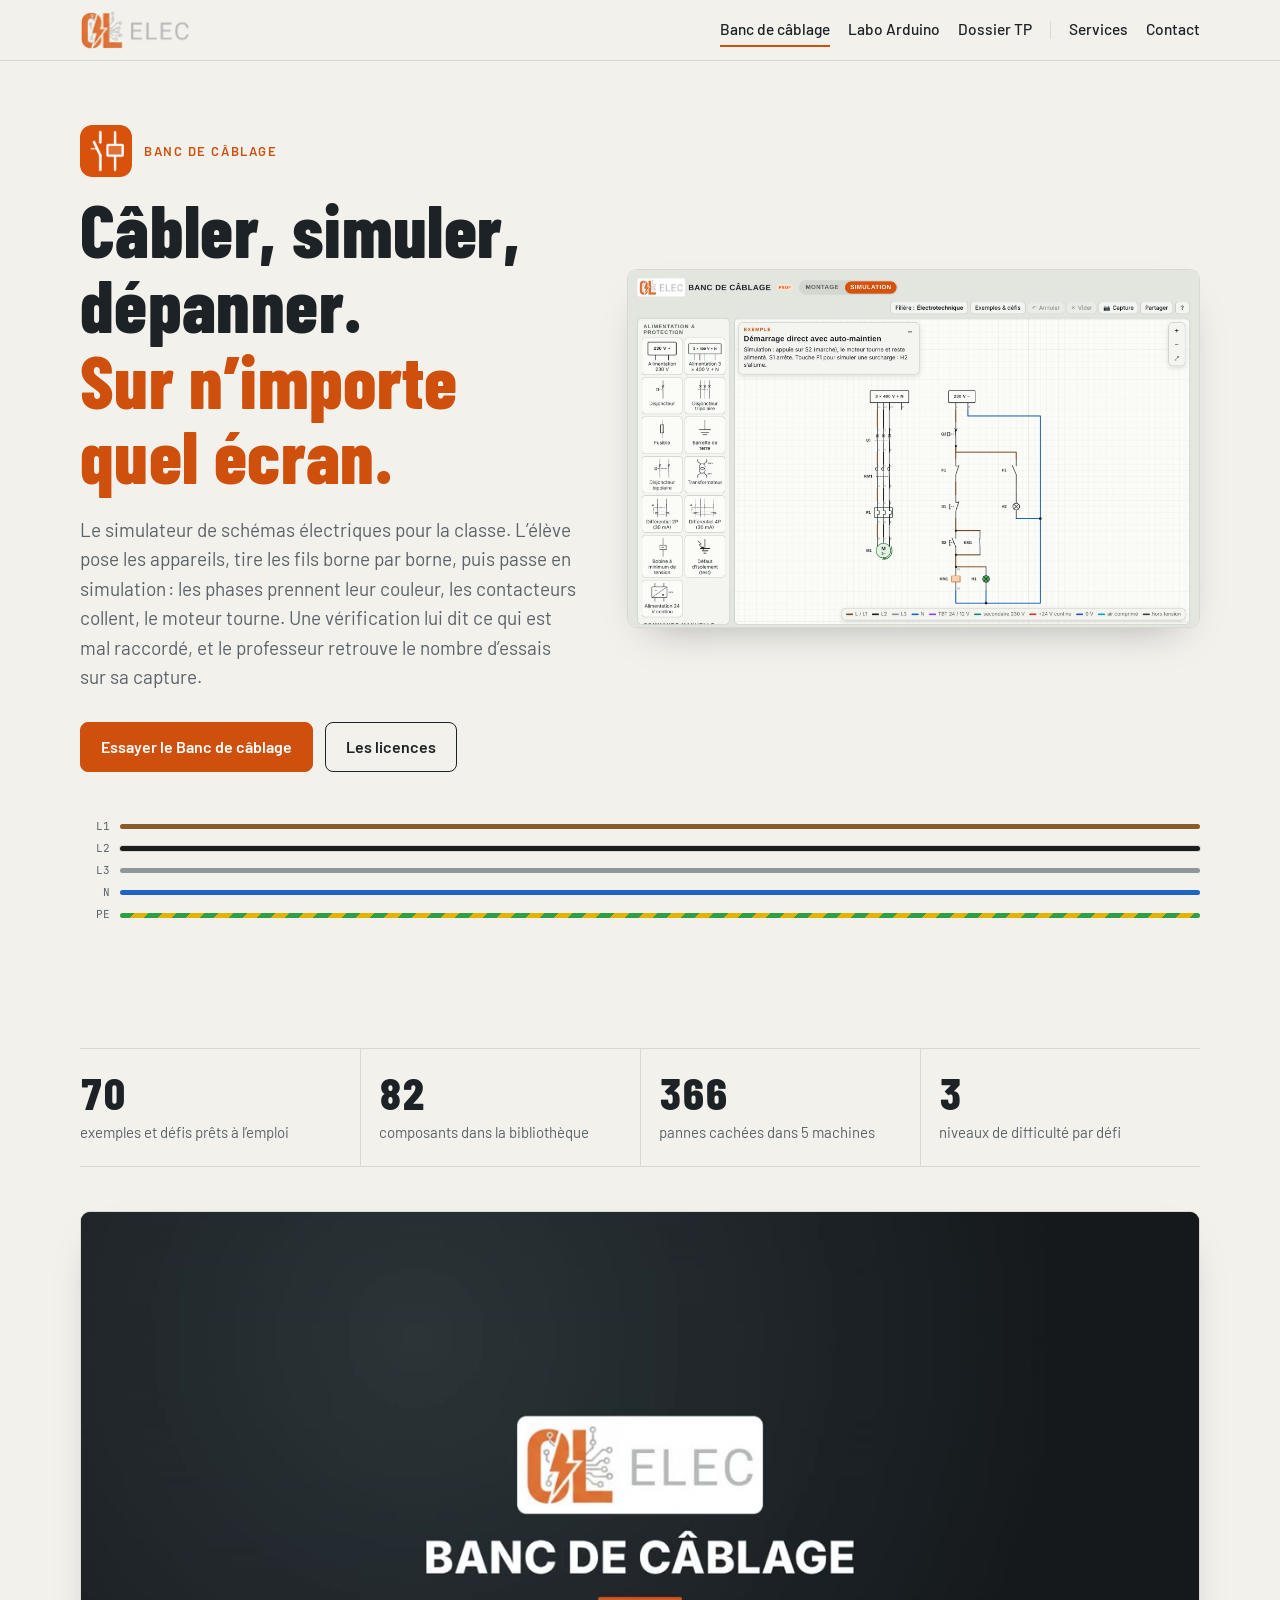
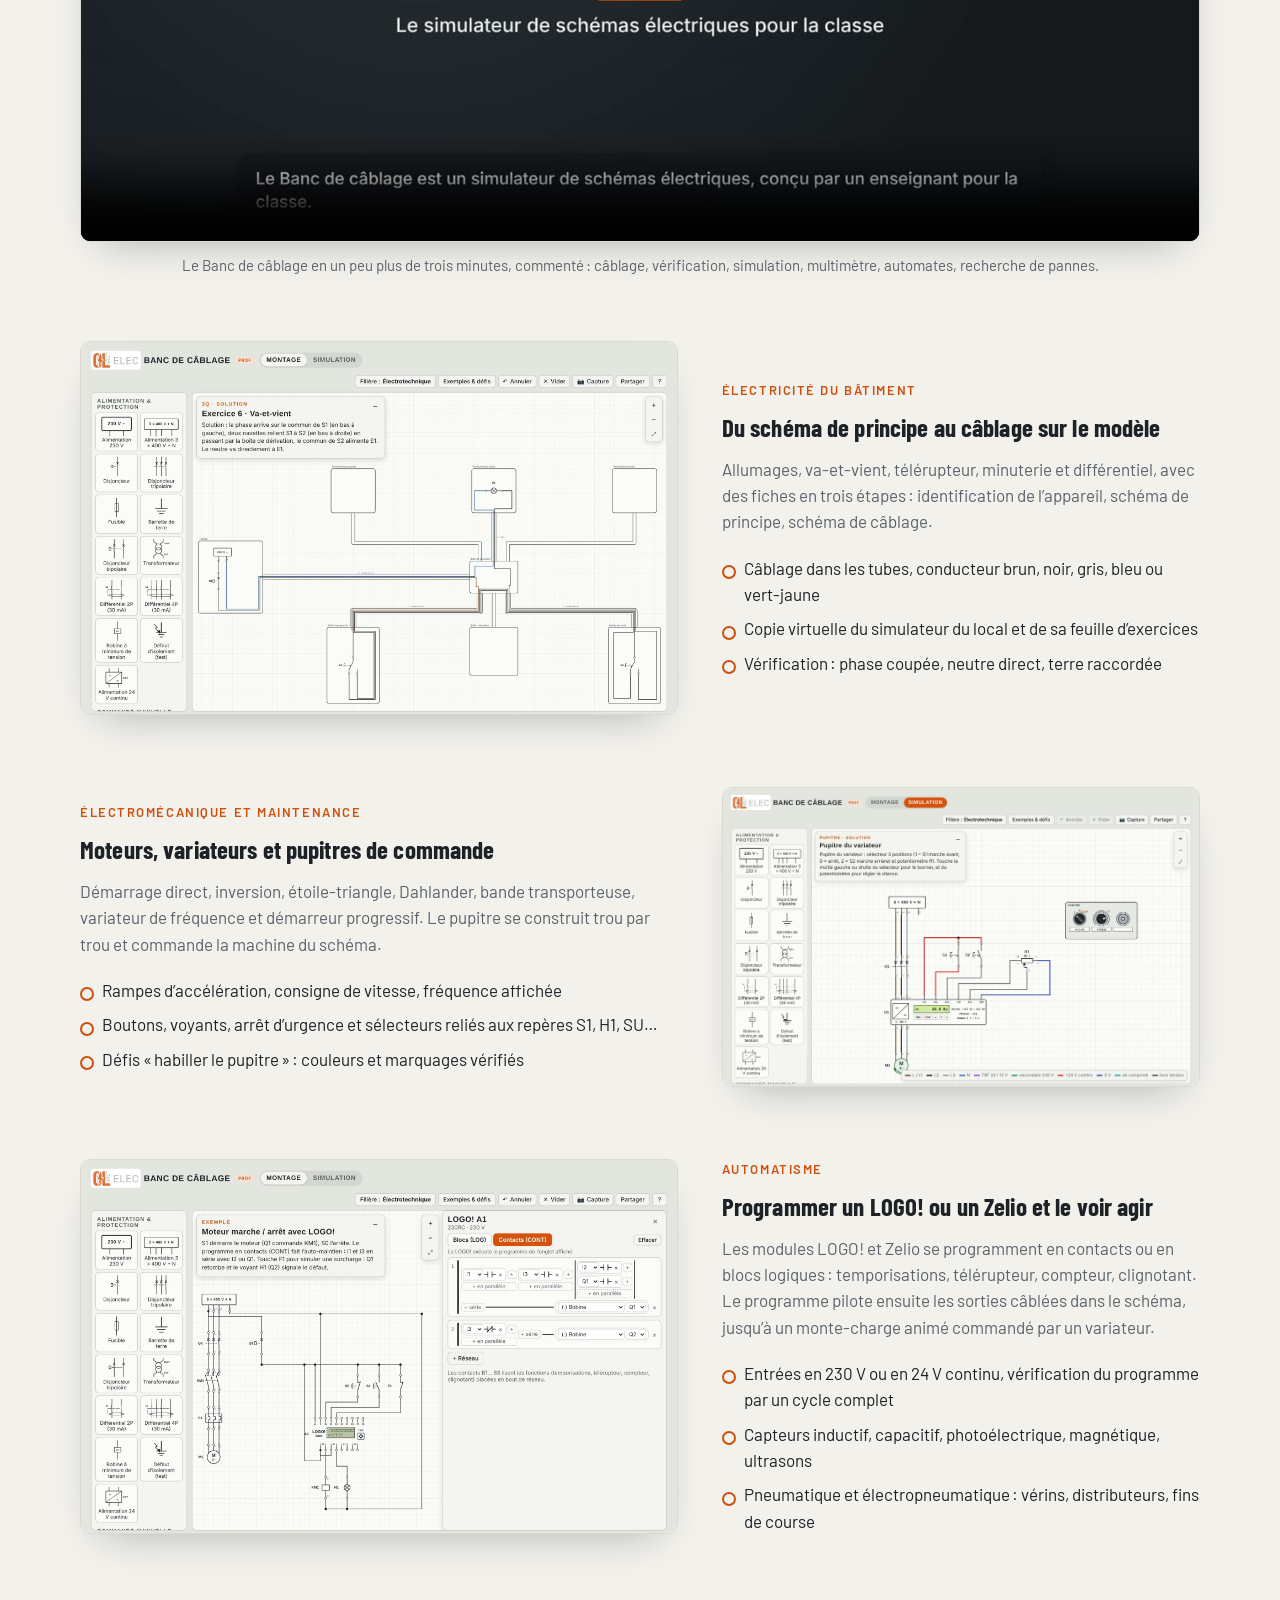
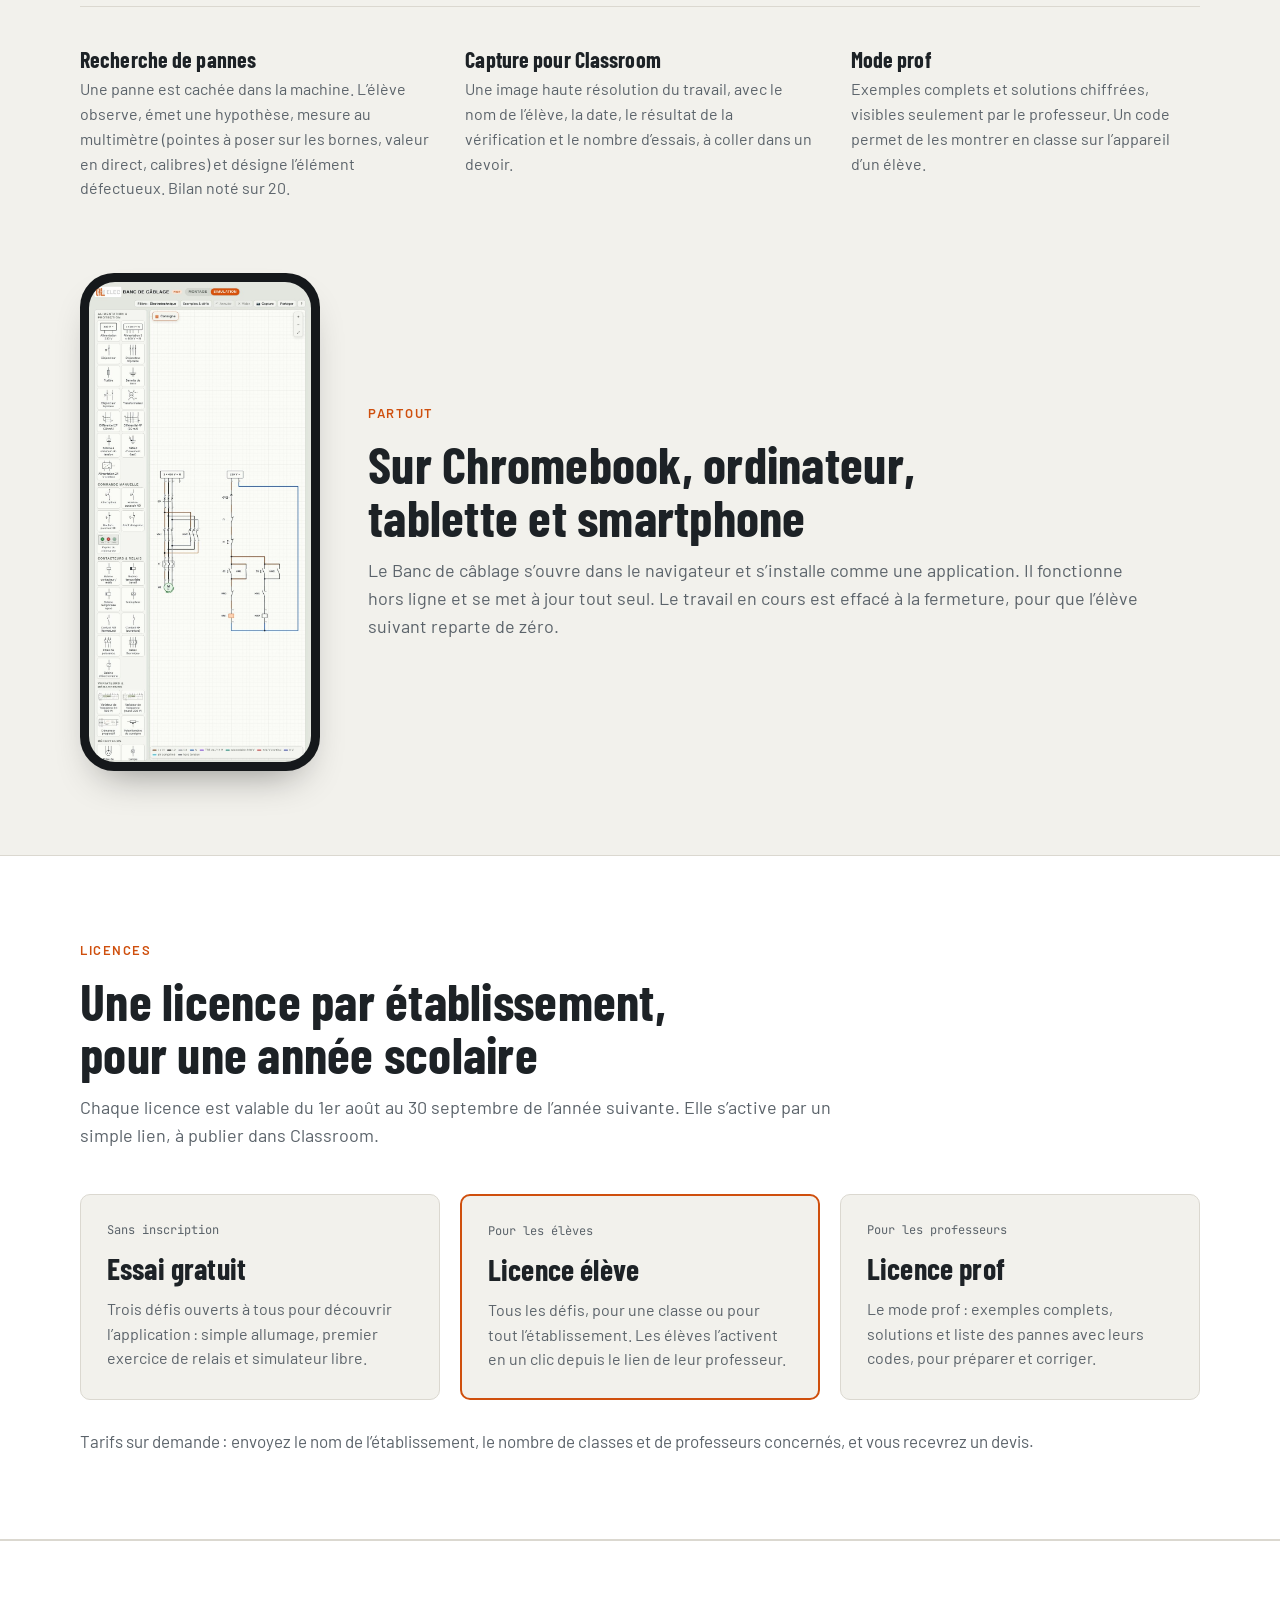
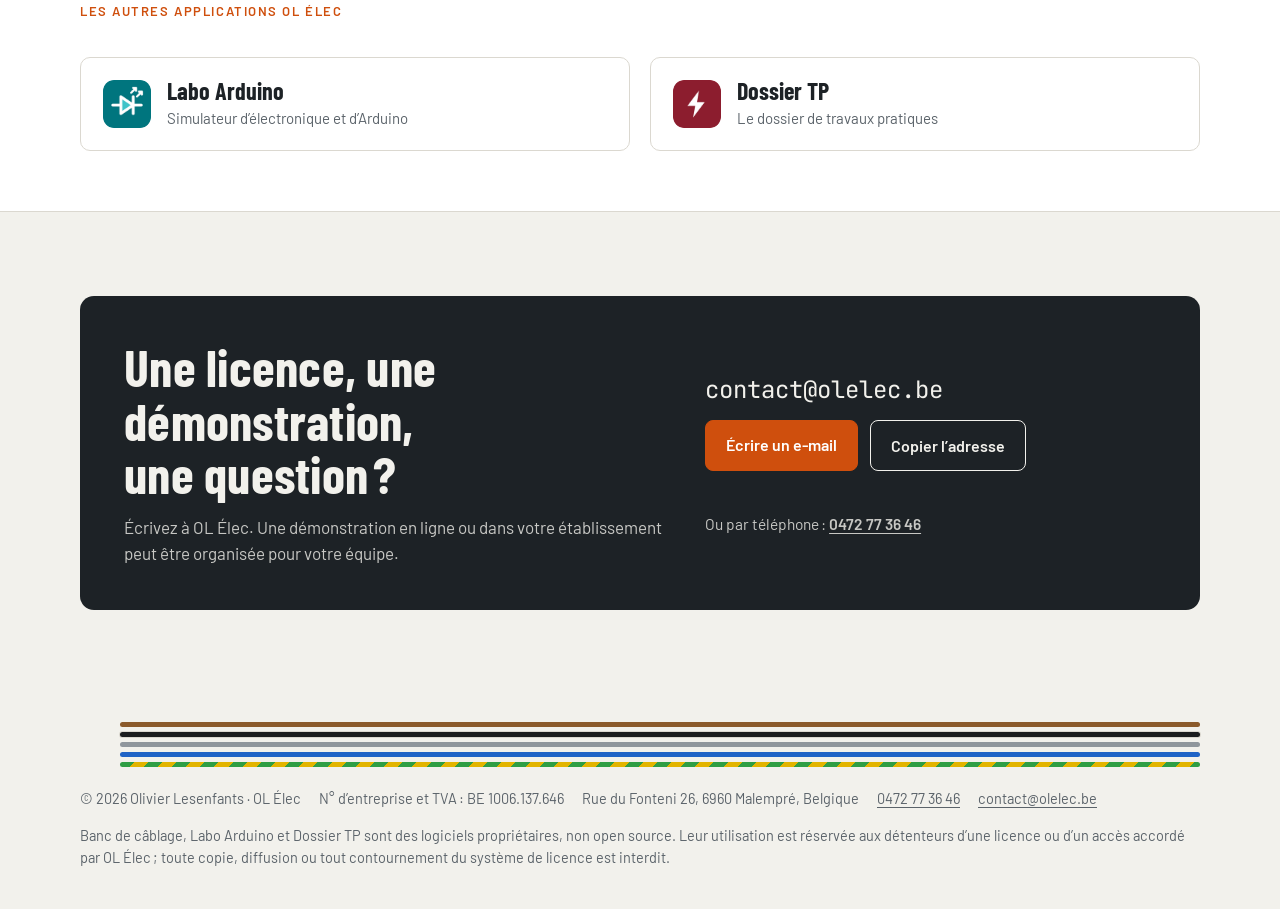
==== banc-de-cablage.html @ 733b8d8c "Site en quatre pages : accueil avec services, Banc de câblage, Labo Arduino, Dossier TP Co-Authored-" ====
<!doctype html>
<html lang="fr-BE">
<head>
<meta charset="utf-8">
<meta name="viewport" content="width=device-width, initial-scale=1, viewport-fit=cover">
<title>Banc de câblage · OL Élec</title>
<meta name="description" content="Le Banc de câblage, simulateur de schémas électriques pour la classe : câblage borne par borne, simulation, vérification, recherche de pannes, automates LOGO! et Zelio.">
<link rel="icon" type="image/png" href="img/icon-banc.png">
<link rel="preconnect" href="https://fonts.googleapis.com">
<link rel="preconnect" href="https://fonts.gstatic.com" crossorigin>
<link rel="stylesheet" href="https://fonts.googleapis.com/css2?family=Barlow:wght@400;500;600&family=Barlow+Condensed:wght@600;700;800&family=JetBrains+Mono:wght@500&display=swap">
<link rel="stylesheet" href="css/site.css?v=3">
</head>
<body class="p-banc">

<header class="top">
  <div class="wrap">
    <a class="brand" href="index.html" aria-label="OL Élec, page d’accueil"><img src="img/olelec-logo.png?v=3" width="447" height="162" alt="OL Élec"></a>
    <nav class="nav" aria-label="Pages">
      <a href="banc-de-cablage.html" aria-current="page">Banc de câblage</a>
      <a href="labo-arduino.html">Labo Arduino</a>
      <a href="dossier-tp.html">Dossier TP</a>
      <span class="sep" aria-hidden="true"></span>
      <a href="index.html#services">Services</a>
      <a href="#contact">Contact</a>
    </nav>
  </div>
</header>

<main>

<div class="hero">
  <div class="wrap">
    <div>
      <div class="app-id"><img src="img/icon-banc.png" width="128" height="128" alt=""><div class="eyebrow">Banc de câblage</div></div>
      <h1>Câbler, simuler, dépanner. <em>Sur n’importe quel écran.</em></h1>
      <p class="lead">Le simulateur de schémas électriques pour la classe. L’élève pose les appareils, tire les fils borne par borne, puis passe en simulation : les phases prennent leur couleur, les contacteurs collent, le moteur tourne. Une vérification lui dit ce qui est mal raccordé, et le professeur retrouve le nombre d’essais sur sa capture.</p>
      <div class="ctas">
        <a class="btn primary" href="https://olivier7887.github.io/banc-de-cablage/" target="_blank" rel="noopener">Essayer le Banc de câblage</a>
        <a class="btn" href="#licences">Les licences</a>
      </div>
    </div>
    <div class="shot"><img src="img/direct.jpg?v=2" width="2160" height="1350" alt="Le Banc de câblage en simulation : démarrage direct d’un moteur, le moteur M1 tourne, la bobine KM1 et le voyant H1 sont alimentés."></div>
  </div>
</div>

<div class="harness" aria-hidden="true">
  <div class="wrap">
    <div class="wire w1"><span>L1</span><i></i></div>
    <div class="wire w2"><span>L2</span><i></i></div>
    <div class="wire w3"><span>L3</span><i></i></div>
    <div class="wire w4"><span>N</span><i></i></div>
    <div class="wire w5"><span>PE</span><i></i></div>
  </div>
</div>

<section id="banc">
  <div class="wrap">
    <div class="facts">
      <div class="fact"><b>70</b><span>exemples et défis prêts à l’emploi</span></div>
      <div class="fact"><b>82</b><span>composants dans la bibliothèque</span></div>
      <div class="fact"><b>366</b><span>pannes cachées dans 5 machines</span></div>
      <div class="fact"><b>3</b><span>niveaux de difficulté par défi</span></div>
    </div>

    <figure class="vid">
      <div class="shot"><video controls preload="metadata" playsinline poster="img/video-poster.jpg" width="1920" height="1080"><source src="video/banc-de-cablage.mp4" type="video/mp4">Votre navigateur ne lit pas cette vidéo : <a href="video/banc-de-cablage.mp4">téléchargez-la</a>.</video></div>
      <figcaption>Le Banc de câblage en un peu plus de trois minutes, commenté : câblage, vérification, simulation, multimètre, automates, recherche de pannes.</figcaption>
    </figure>

    <div class="rows">
      <div class="row">
        <div class="shot"><img src="img/modele3q.jpg?v=2" width="2160" height="1350" alt="Exercice 3Q de va-et-vient câblé sur le modèle de la classe : conducteurs colorés dans les tubes entre les boîtiers, la boîte de dérivation et les points lumineux."></div>
        <div class="txt">
          <div class="eyebrow">Électricité du bâtiment</div>
          <h3>Du schéma de principe au câblage sur le modèle</h3>
          <p>Allumages, va-et-vient, télérupteur, minuterie et différentiel, avec des fiches en trois étapes : identification de l’appareil, schéma de principe, schéma de câblage.</p>
          <ul class="ticks">
            <li>Câblage dans les tubes, conducteur brun, noir, gris, bleu ou vert-jaune</li>
            <li>Copie virtuelle du simulateur du local et de sa feuille d’exercices</li>
            <li>Vérification : phase coupée, neutre direct, terre raccordée</li>
          </ul>
        </div>
      </div>
      <div class="row flip">
        <div class="shot"><img src="img/variateur.jpg?v=2" width="2160" height="1350" alt="Variateur de fréquence en simulation à 40 Hz, commandé depuis un pupitre avec un sélecteur trois positions et un potentiomètre de vitesse."></div>
        <div class="txt">
          <div class="eyebrow">Électromécanique et maintenance</div>
          <h3>Moteurs, variateurs et pupitres de commande</h3>
          <p>Démarrage direct, inversion, étoile-triangle, Dahlander, bande transporteuse, variateur de fréquence et démarreur progressif. Le pupitre se construit trou par trou et commande la machine du schéma.</p>
          <ul class="ticks">
            <li>Rampes d’accélération, consigne de vitesse, fréquence affichée</li>
            <li>Boutons, voyants, arrêt d’urgence et sélecteurs reliés aux repères S1, H1, SU…</li>
            <li>Défis « habiller le pupitre » : couleurs et marquages vérifiés</li>
          </ul>
        </div>
      </div>
      <div class="row">
        <div class="shot"><img src="img/logo.jpg?v=2" width="2160" height="1350" alt="Programmation d’un module LOGO! en schéma à contacts, à côté du schéma de commande du moteur."></div>
        <div class="txt">
          <div class="eyebrow">Automatisme</div>
          <h3>Programmer un LOGO! ou un Zelio et le voir agir</h3>
          <p>Les modules LOGO! et Zelio se programment en contacts ou en blocs logiques : temporisations, télérupteur, compteur, clignotant. Le programme pilote ensuite les sorties câblées dans le schéma, jusqu’à un monte-charge animé commandé par un variateur.</p>
          <ul class="ticks">
            <li>Entrées en 230 V ou en 24 V continu, vérification du programme par un cycle complet</li>
            <li>Capteurs inductif, capacitif, photoélectrique, magnétique, ultrasons</li>
            <li>Pneumatique et électropneumatique : vérins, distributeurs, fins de course</li>
          </ul>
        </div>
      </div>
    </div>

    <div class="also">
      <div><h3>Recherche de pannes</h3><p>Une panne est cachée dans la machine. L’élève observe, émet une hypothèse, mesure au multimètre (pointes à poser sur les bornes, valeur en direct, calibres) et désigne l’élément défectueux. Bilan noté sur 20.</p></div>
      <div><h3>Capture pour Classroom</h3><p>Une image haute résolution du travail, avec le nom de l’élève, la date, le résultat de la vérification et le nombre d’essais, à coller dans un devoir.</p></div>
      <div><h3>Mode prof</h3><p>Exemples complets et solutions chiffrées, visibles seulement par le professeur. Un code permet de les montrer en classe sur l’appareil d’un élève.</p></div>
    </div>

    <div class="phone-row">
      <div class="phone"><img src="img/mobile.jpg?v=2" width="780" height="1688" alt="Le Banc de câblage sur un smartphone : inversion du sens de marche en simulation."></div>
      <div class="sec-head">
        <div class="eyebrow">Partout</div>
        <h2>Sur Chromebook, ordinateur, tablette et smartphone</h2>
        <p>Le Banc de câblage s’ouvre dans le navigateur et s’installe comme une application. Il fonctionne hors ligne et se met à jour tout seul. Le travail en cours est effacé à la fermeture, pour que l’élève suivant reparte de zéro.</p>
      </div>
    </div>
  </div>
</section>

<section id="licences" class="band">
  <div class="wrap">
    <div class="sec-head">
      <div class="eyebrow">Licences</div>
      <h2>Une licence par établissement, pour une année scolaire</h2>
      <p>Chaque licence est valable du 1er août au 30 septembre de l’année suivante. Elle s’active par un simple lien, à publier dans Classroom.</p>
    </div>
    <div class="plans">
      <div class="plan">
        <span class="tag">Sans inscription</span>
        <h3>Essai gratuit</h3>
        <p>Trois défis ouverts à tous pour découvrir l’application : simple allumage, premier exercice de relais et simulateur libre.</p>
      </div>
      <div class="plan key">
        <span class="tag">Pour les élèves</span>
        <h3>Licence élève</h3>
        <p>Tous les défis, pour une classe ou pour tout l’établissement. Les élèves l’activent en un clic depuis le lien de leur professeur.</p>
      </div>
      <div class="plan">
        <span class="tag">Pour les professeurs</span>
        <h3>Licence prof</h3>
        <p>Le mode prof : exemples complets, solutions et liste des pannes avec leurs codes, pour préparer et corriger.</p>
      </div>
    </div>
    <p class="note">Tarifs sur demande : envoyez le nom de l’établissement, le nombre de classes et de professeurs concernés, et vous recevrez un devis.</p>
  </div>
</section>

<section class="band" style="padding-block:60px">
  <div class="wrap">
    <div class="sec-head"><div class="eyebrow" style="color:var(--accent)">Les autres applications OL Élec</div></div>
    <div class="more"><a class="c-labo" href="labo-arduino.html"><img src="img/icon-labo.png" width="128" height="128" alt=""><div><b>Labo Arduino</b><span>Simulateur d’électronique et d’Arduino</span></div></a><a class="c-dossier" href="dossier-tp.html"><img src="img/icon-dossier.png" width="128" height="128" alt=""><div><b>Dossier TP</b><span>Le dossier de travaux pratiques</span></div></a></div>
  </div>
</section>

<section id="contact" class="contact">
  <div class="wrap">
    <div class="box">
      <div>
        <h2>Une licence, une démonstration, une question ?</h2>
        <p>Écrivez à OL Élec. Une démonstration en ligne ou dans votre établissement peut être organisée pour votre équipe.</p>
      </div>
      <div class="mail">
        <code id="mailAddr">contact@olelec.be</code>
        <div class="ctas" style="margin-top:0">
          <a class="btn primary" href="mailto:contact@olelec.be?subject=Banc%20de%20c%C3%A2blage">Écrire un e-mail</a>
          <button class="btn" id="copyMail" type="button">Copier l’adresse</button>
        </div>
        <div class="copied" id="copied" aria-live="polite"></div>
        <p class="tel">Ou par téléphone : <a href="tel:+32472773646">0472 77 36 46</a></p>
      </div>
    </div>
  </div>
</section>
</main>

<footer>
  <div class="harness" aria-hidden="true" style="padding:0 0 20px">
    <div class="wrap">
      <div class="wire w1"><span></span><i></i></div><div class="wire w2"><span></span><i></i></div><div class="wire w3"><span></span><i></i></div><div class="wire w4"><span></span><i></i></div><div class="wire w5"><span></span><i></i></div>
    </div>
  </div>
  <div class="wrap">
    <div class="legal">
      <span>© 2026 Olivier Lesenfants · OL Élec</span>
      <span>N° d’entreprise et TVA : BE 1006.137.646</span>
      <span>Rue du Fonteni 26, 6960 Malempré, Belgique</span>
      <span><a href="tel:+32472773646">0472 77 36 46</a></span>
      <span><a href="mailto:contact@olelec.be">contact@olelec.be</a></span>
    </div>
    <p>Banc de câblage, Labo Arduino et Dossier TP sont des logiciels propriétaires, non open source. Leur utilisation est réservée aux détenteurs d’une licence ou d’un accès accordé par OL Élec ; toute copie, diffusion ou tout contournement du système de licence est interdit.</p>
  </div>
</footer>

<script>
(function(){
  var b = document.getElementById('copyMail'), out = document.getElementById('copied'), addr = 'contact@olelec.be';
  if(!b) return;
  b.addEventListener('click', function(){
    var done = function(){ out.textContent = 'Adresse copiée.'; };
    var fail = function(){ var r = document.createRange(); r.selectNodeContents(document.getElementById('mailAddr')); var s = window.getSelection(); s.removeAllRanges(); s.addRange(r); out.textContent = 'Adresse sélectionnée : copiez-la avec Ctrl+C.'; };
    try{ navigator.clipboard.writeText(addr).then(done, fail); }catch(e){ fail(); }
  });
})();
</script>
</body>
</html>
---- css/site.css ----
/* OL Élec — feuille commune aux quatre pages.
   Une colonne éditoriale ; le faisceau de conducteurs (L1 L2 L3 N PE) traverse chaque page sous l’en-tête et ferme le pied de page.
   Chaque page d’application reçoit sa couleur (--app) tirée de l’icône de l’app ; l’orange OL Élec reste la couleur du site. */
:root{
  --bg:#f2f1ec; --surface:#ffffff; --ink:#1d2226; --muted:#5b636a; --line:#dbd8d0;
  --accent:#cf4f0d; --accent-soft:#f9e1d2; --accent-ink:#ffffff;
  --app:var(--accent); --app-soft:var(--accent-soft);
  --w-brun:#8b5a2b; --w-noir:#1b1d1f; --w-gris:#8f969c; --w-bleu:#1f63c6; --w-vert:#2f9e44; --w-jaune:#e2b400;
  --display:'Barlow Condensed','Arial Narrow',sans-serif;
  --body:'Barlow',system-ui,-apple-system,'Segoe UI',sans-serif;
  --mono:'JetBrains Mono',ui-monospace,Menlo,monospace;
  --radius:10px;
}
body.p-labo{--app:#0b7a80; --app-soft:#d6eeee}
body.p-dossier{--app:#8c1d2f; --app-soft:#f3dde1}
@media (prefers-color-scheme: dark){ :root:not([data-theme="light"]){
  --bg:#141719; --surface:#1c2023; --ink:#ecebe6; --muted:#a2a8ad; --line:#2d3236;
  --accent:#ff7a33; --accent-soft:#3a2415; --accent-ink:#1a0c04; --w-noir:#050607; --w-gris:#9aa1a7; color-scheme:dark }
  :root:not([data-theme="light"]) body.p-labo{--app:#3cc3c9; --app-soft:#123234}
  :root:not([data-theme="light"]) body.p-dossier{--app:#ec6b80; --app-soft:#3a1820} }
:root[data-theme="dark"]{
  --bg:#141719; --surface:#1c2023; --ink:#ecebe6; --muted:#a2a8ad; --line:#2d3236;
  --accent:#ff7a33; --accent-soft:#3a2415; --accent-ink:#1a0c04; --w-noir:#050607; --w-gris:#9aa1a7; color-scheme:dark }
:root[data-theme="dark"] body.p-labo{--app:#3cc3c9; --app-soft:#123234}
:root[data-theme="dark"] body.p-dossier{--app:#ec6b80; --app-soft:#3a1820}

*{box-sizing:border-box}
html{scroll-behavior:smooth}
@media (prefers-reduced-motion: reduce){ html{scroll-behavior:auto} *{transition:none!important;animation:none!important} }
body{margin:0;background:var(--bg);color:var(--ink);font-family:var(--body);font-size:17px;line-height:1.55;-webkit-font-smoothing:antialiased}
img{max-width:100%;display:block}
a{color:var(--accent);text-underline-offset:3px}
a:focus-visible,button:focus-visible{outline:3px solid var(--accent);outline-offset:3px;border-radius:6px}
.wrap{max-width:1160px;margin:0 auto;padding-left:max(20px, env(safe-area-inset-left, 0px));padding-right:max(20px, env(safe-area-inset-right, 0px))}
h1,h2,h3{font-family:var(--display);font-weight:700;line-height:1.02;letter-spacing:.005em;text-wrap:balance;margin:0}
h2{font-size:clamp(34px,4.6vw,52px)}
h3{font-size:25px;line-height:1.1}
p{margin:0}
.eyebrow{font-family:var(--body);font-weight:600;font-size:13px;letter-spacing:.12em;text-transform:uppercase;color:var(--app)}
.mono{font-family:var(--mono);font-size:.82em}

/* en-tête */
.top{position:sticky;top:env(safe-area-inset-top, 0px);z-index:10;background:color-mix(in srgb, var(--bg) 90%, transparent);backdrop-filter:blur(8px);border-bottom:1px solid var(--line)}
.top .wrap{display:flex;align-items:center;justify-content:space-between;gap:10px 20px;padding-block:10px;flex-wrap:wrap}
.brand{display:flex;align-items:center;text-decoration:none;color:var(--ink)}
.brand img{height:40px;width:auto}
.nav{display:flex;gap:4px 18px;flex-wrap:wrap;align-items:center}
.nav a{color:var(--ink);text-decoration:none;font-weight:500;font-size:15.5px;padding-block:4px;border-bottom:2px solid transparent}
.nav a:hover{color:var(--accent)}
.nav a[aria-current="page"]{border-bottom-color:var(--app);color:var(--ink)}
.nav .sep{width:1px;height:18px;background:var(--line)}

/* hero */
.hero .wrap{display:grid;grid-template-columns:minmax(0,1fr) minmax(0,1.15fr);gap:48px;align-items:center;padding-block:64px 40px}
.hero h1{font-size:clamp(44px,5.8vw,74px);font-weight:800;margin-top:14px}
.hero h1 em{font-style:normal;color:var(--app)}
.hero .lead{font-size:19px;color:var(--muted);margin-top:22px;max-width:34em}
.app-id{display:flex;align-items:center;gap:12px}
.app-id img{width:52px;height:52px;border-radius:12px}
.ctas{display:flex;gap:12px;flex-wrap:wrap;margin-top:30px}
.btn{display:inline-flex;align-items:center;gap:8px;padding:12px 20px;border-radius:8px;font-weight:600;font-size:16px;text-decoration:none;border:1.5px solid var(--ink);color:var(--ink);background:transparent;cursor:pointer;font-family:var(--body)}
.btn.primary{background:var(--app);border-color:var(--app);color:#fff}
:root[data-theme="dark"] .btn.primary{color:#111}
@media (prefers-color-scheme: dark){ :root:not([data-theme="light"]) .btn.primary{color:#111} }
.btn:hover{transform:translateY(-1px)}
.shot{border-radius:var(--radius);border:1px solid var(--line);background:var(--surface);box-shadow:0 18px 40px -22px rgba(20,24,28,.35);overflow:hidden}
.shot img{width:100%;height:auto}

/* faisceau */
.harness{padding-block:6px 0}
.harness .wrap{display:grid;gap:5px}
.wire{display:grid;grid-template-columns:30px 1fr;align-items:center;gap:10px}
.wire span{font-family:var(--mono);font-size:11px;color:var(--muted);text-align:right}
.wire i{height:5px;border-radius:3px;display:block}
.w1 i{background:var(--w-brun)} .w2 i{background:var(--w-noir);box-shadow:0 0 0 1px var(--line)} .w3 i{background:var(--w-gris)} .w4 i{background:var(--w-bleu)}
.w5 i{background:repeating-linear-gradient(135deg,var(--w-vert) 0 10px,var(--w-jaune) 10px 20px)}

section{padding-block:84px}
.sec-head{display:grid;gap:14px;max-width:46em}
.sec-head p{color:var(--muted);font-size:18px}

/* faits */
.facts{display:grid;grid-template-columns:repeat(4,minmax(0,1fr));gap:0;margin-top:40px;border-top:1px solid var(--line);border-bottom:1px solid var(--line)}
.fact{padding:22px 18px;border-left:1px solid var(--line)}
.fact:first-child{border-left:0;padding-left:0}
.fact b{display:block;font-family:var(--display);font-size:44px;font-weight:800;line-height:1;font-variant-numeric:tabular-nums}
.fact span{display:block;color:var(--muted);font-size:15px;margin-top:6px}

/* vidéo */
.vid{margin:44px 0 0}
.vid video{display:block;width:100%;height:auto;background:#15191c}
.vid figcaption{margin-top:12px;color:var(--muted);font-size:15px;text-align:center}

/* lignes image + texte */
.rows{display:grid;gap:72px;margin-top:64px}
.row{display:grid;grid-template-columns:minmax(0,1.25fr) minmax(0,1fr);gap:44px;align-items:center}
.row.flip .shot{order:2}
.row .txt{display:grid;gap:14px;min-width:0}
.row .txt p{color:var(--muted)}
.ticks{list-style:none;margin:6px 0 0;padding:0;display:grid;gap:8px}
.ticks li{padding-left:22px;position:relative}
.ticks li::before{content:"";position:absolute;left:0;top:.62em;width:10px;height:10px;border-radius:50%;border:2px solid var(--app)}

/* trois colonnes de points forts */
.also{display:grid;grid-template-columns:repeat(3,minmax(0,1fr));gap:28px 36px;margin-top:72px;padding-top:40px;border-top:1px solid var(--line)}
.also div{display:grid;gap:6px;min-width:0;align-content:start}
.also h3{font-size:22px}
.also p{color:var(--muted);font-size:16px}

/* téléphone */
.phone-row{display:grid;grid-template-columns:auto minmax(0,1fr);gap:48px;align-items:center;margin-top:72px}
.phone{width:240px;max-width:100%;border-radius:34px;padding:9px;background:#15181b;box-shadow:0 20px 40px -20px rgba(0,0,0,.45)}
.phone img{border-radius:26px;width:100%;height:auto}

/* bandeau clair (licences, services) */
.band{background:var(--surface);border-top:1px solid var(--line);border-bottom:1px solid var(--line)}
.plans{display:grid;grid-template-columns:repeat(3,minmax(0,1fr));gap:20px;margin-top:44px}
.plan{border:1px solid var(--line);border-radius:var(--radius);padding:26px;display:grid;gap:12px;align-content:start;background:var(--bg)}
.plan.key{border:2px solid var(--app)}
.plan .tag{font-family:var(--mono);font-size:12px;color:var(--muted)}
.plan h3{font-size:30px}
.plan p{color:var(--muted);font-size:16px}
.note{margin-top:28px;color:var(--muted)}

/* accueil : les trois applications */
.apps{display:grid;gap:22px;margin-top:44px}
.app-card{display:grid;grid-template-columns:minmax(0,1fr) minmax(0,1.2fr);gap:0;border:1px solid var(--line);border-radius:14px;overflow:hidden;background:var(--surface);text-decoration:none;color:var(--ink);transition:border-color .15s, transform .15s}
.app-card:hover{border-color:var(--c);transform:translateY(-2px)}
.app-card .txt{padding:30px 32px;display:grid;gap:12px;align-content:center;border-left:6px solid var(--c)}
.app-card .app-id img{width:44px;height:44px;border-radius:10px}
.app-card h3{font-size:34px}
.app-card p{color:var(--muted)}
.app-card .who{font-family:var(--mono);font-size:12.5px;color:var(--muted)}
.app-card .go{font-weight:600;color:var(--c)}
.app-card .pic{background:var(--bg);border-left:1px solid var(--line);display:flex;align-items:center}
.app-card .pic img{width:100%;height:100%;object-fit:cover;object-position:left top}
.c-banc{--c:#d4570f} .c-labo{--c:#0b7a80} .c-dossier{--c:#8c1d2f}
@media (prefers-color-scheme: dark){ :root:not([data-theme="light"]) .c-banc{--c:#ff7a33} :root:not([data-theme="light"]) .c-labo{--c:#3cc3c9} :root:not([data-theme="light"]) .c-dossier{--c:#ec6b80} }
:root[data-theme="dark"] .c-banc{--c:#ff7a33} :root[data-theme="dark"] .c-labo{--c:#3cc3c9} :root[data-theme="dark"] .c-dossier{--c:#ec6b80}

/* accueil : services */
.services{display:grid;grid-template-columns:repeat(3,minmax(0,1fr));gap:20px;margin-top:44px}
.svc{border:1px solid var(--line);border-radius:var(--radius);padding:28px;display:grid;gap:12px;align-content:start;background:var(--bg)}
.svc svg{width:44px;height:44px;color:var(--accent)}
.svc h3{font-size:28px}
.svc p{color:var(--muted);font-size:16px}
.svc .ticks{font-size:15.5px}
.svc .ticks li::before{border-color:var(--accent)}

/* à propos */
.about .wrap{display:grid;grid-template-columns:minmax(0,1fr) minmax(0,1fr);gap:56px}
.about p{color:var(--muted);margin-top:16px}
.callout{border:1px dashed var(--line);border-radius:var(--radius);padding:28px;display:grid;gap:12px;align-content:start}

/* autres applications (bas des pages d’app) */
.more{display:grid;grid-template-columns:repeat(2,minmax(0,1fr));gap:20px;margin-top:36px}
.more a{display:flex;gap:16px;align-items:center;padding:20px 22px;border:1px solid var(--line);border-radius:var(--radius);background:var(--surface);text-decoration:none;color:var(--ink)}
.more a:hover{border-color:var(--c)}
.more img{width:48px;height:48px;border-radius:11px;flex:none}
.more b{font-family:var(--display);font-size:24px;display:block;line-height:1.1}
.more span{color:var(--muted);font-size:15px}

/* contact */
.contact .box{display:grid;grid-template-columns:minmax(0,1.2fr) minmax(0,1fr);gap:40px;align-items:center;border-radius:14px;padding:44px;background:var(--ink);color:var(--bg)}
.contact h2{color:var(--bg)}
.contact p{opacity:.8;margin-top:14px}
.mail{display:grid;gap:12px;justify-items:start}
.mail code{font-family:var(--mono);font-size:clamp(18px,2.2vw,24px);user-select:all;word-break:break-all}
.mail .btn{border-color:var(--bg);color:var(--bg)}
.mail .btn.primary{background:var(--accent);border-color:var(--accent);color:var(--accent-ink)}
.copied{font-size:14px;opacity:.85;min-height:1.2em}
.mail .tel{margin:0;font-size:15.5px}
.mail .tel a{color:inherit;font-weight:600}

footer{padding-block:28px 40px;color:var(--muted);font-size:14.5px}
footer .wrap{display:grid;gap:14px}
footer .legal{display:flex;flex-wrap:wrap;gap:6px 18px}
footer .legal a{color:inherit}

@media (max-width:900px){
  .hero .wrap,.row,.about .wrap,.contact .box,.app-card{grid-template-columns:minmax(0,1fr)}
  .app-card .pic{border-left:0;border-top:1px solid var(--line);order:-1}
  .app-card .txt{border-left:0;border-top:6px solid var(--c);padding:24px}
  .row.flip .shot{order:0}
  .also,.plans,.services,.more{grid-template-columns:minmax(0,1fr)}
  .facts{grid-template-columns:repeat(2,minmax(0,1fr))}
  .fact:nth-child(3){border-left:0;padding-left:0}
  .fact:nth-child(n+3){border-top:1px solid var(--line)}
  .phone-row{grid-template-columns:minmax(0,1fr)}
  .phone{margin:0 auto}
  section{padding-block:60px}
  .contact .box{padding:28px}
}
@media (max-width:620px){ .nav{gap:2px 14px} .nav a{font-size:14.5px} .nav .sep{display:none} .brand img{height:34px} .hero .wrap{padding-block:40px 28px} .fact b{font-size:38px} }

/* accueil : trois captures superposées */
.stack{position:relative;aspect-ratio:16/12.4}
.stack .shot{position:absolute;width:74%}
.stack .s1{left:0;top:0}
.stack .s2{right:0;top:18%}
.stack .s3{left:11%;bottom:0}
.app-card .pic img{aspect-ratio:16/10}
@media (max-width:620px){ .top{position:static} }
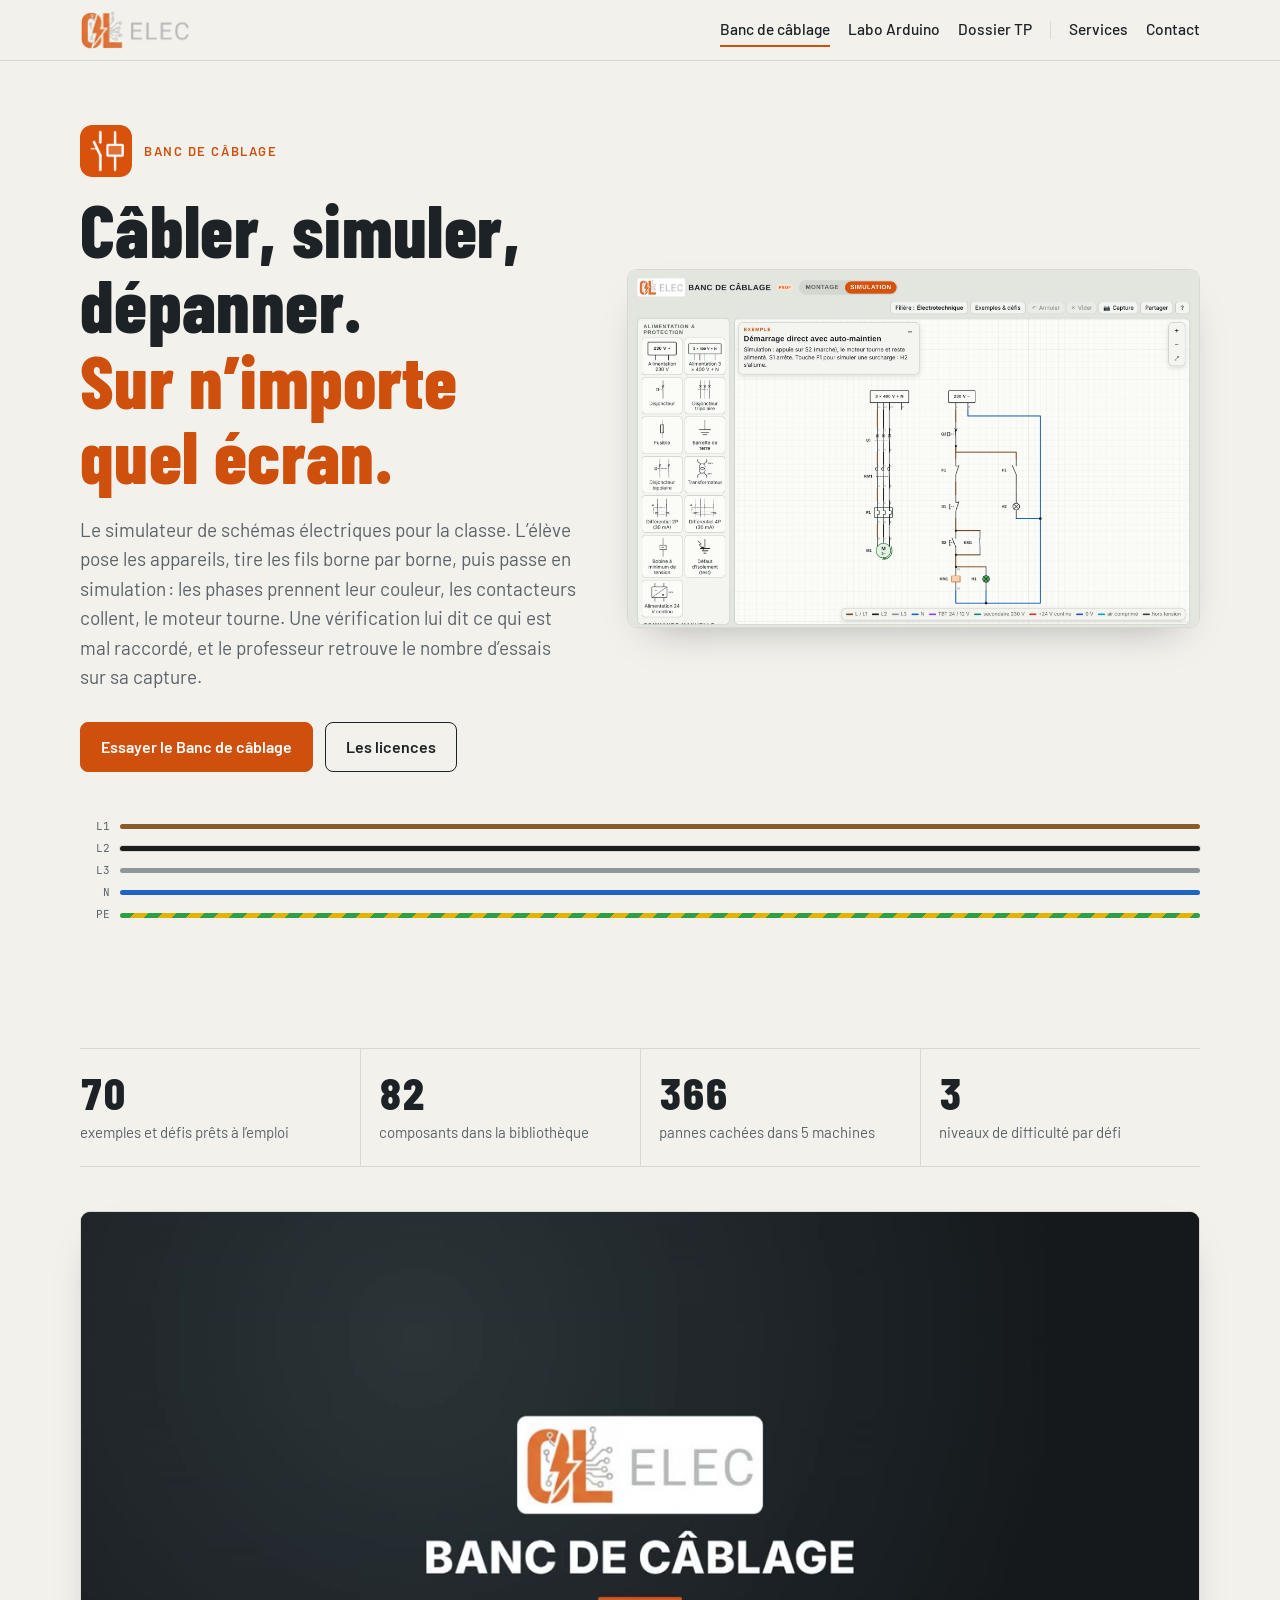
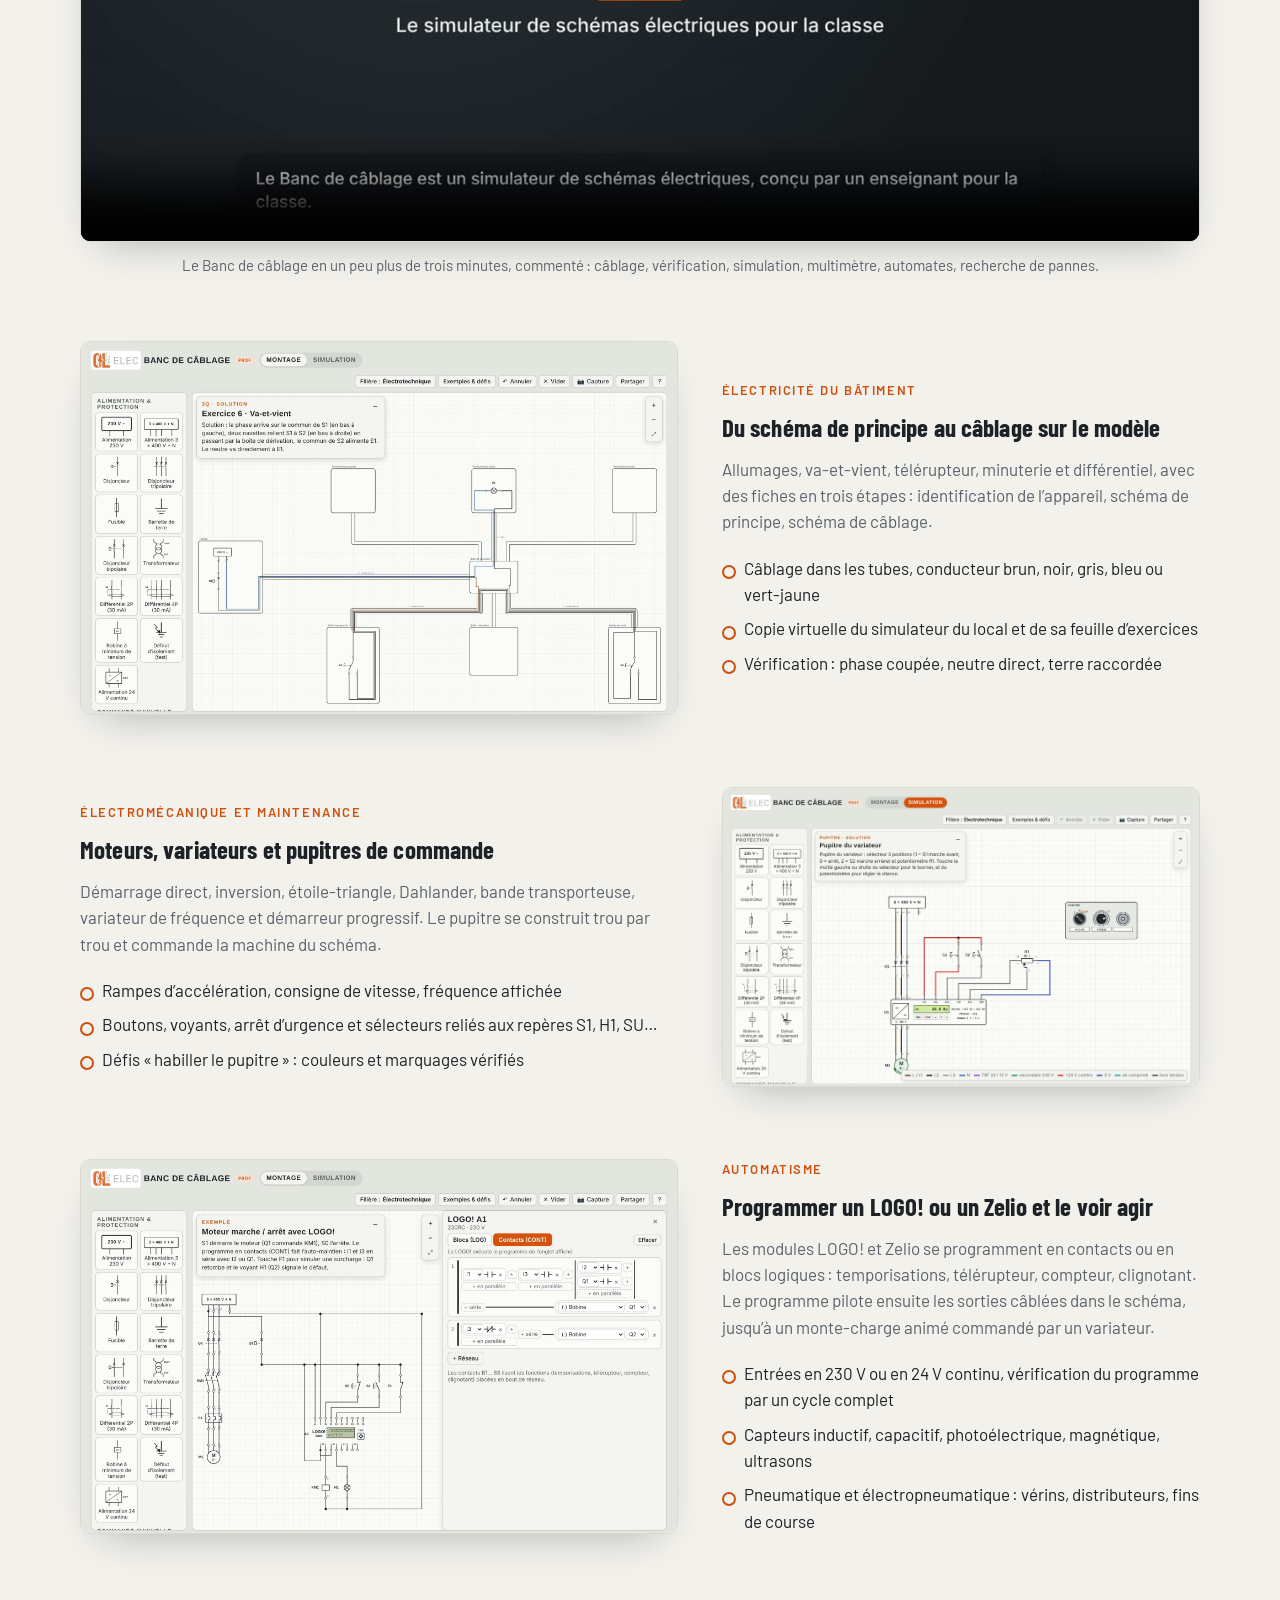
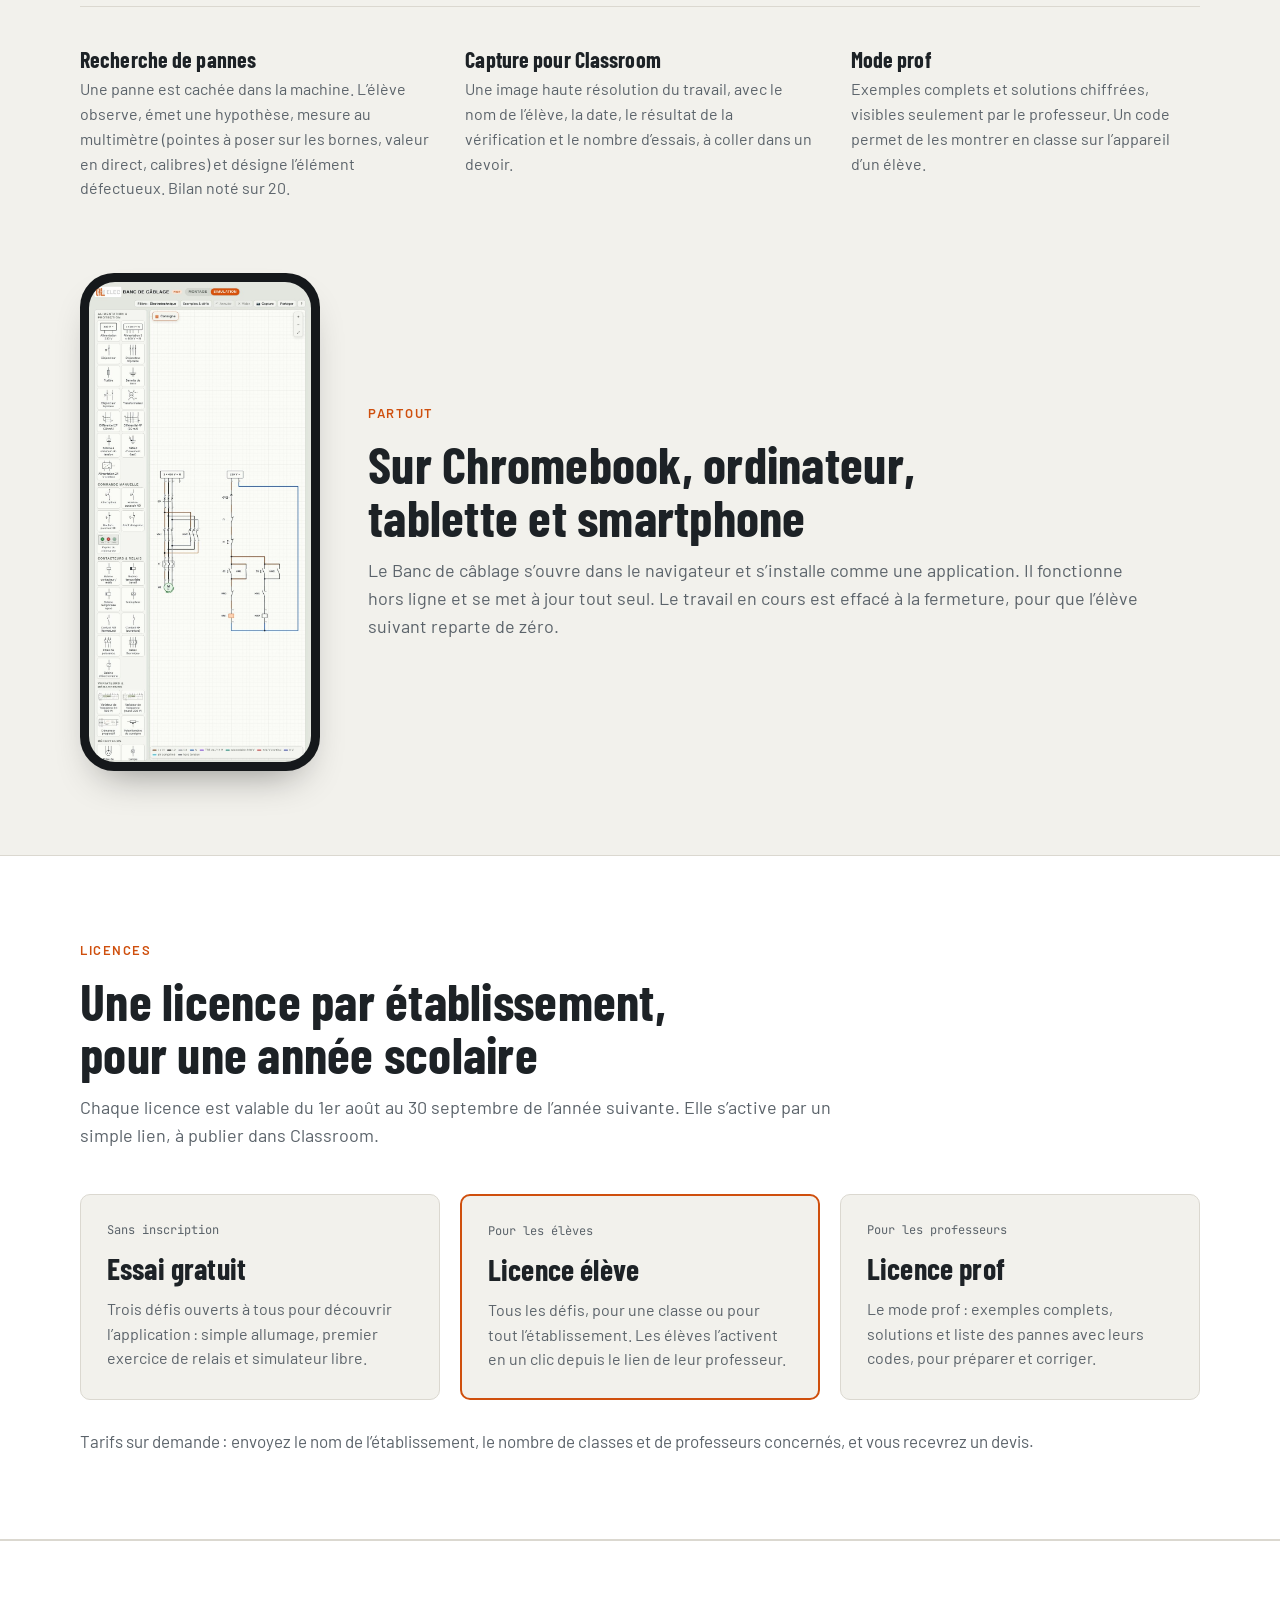
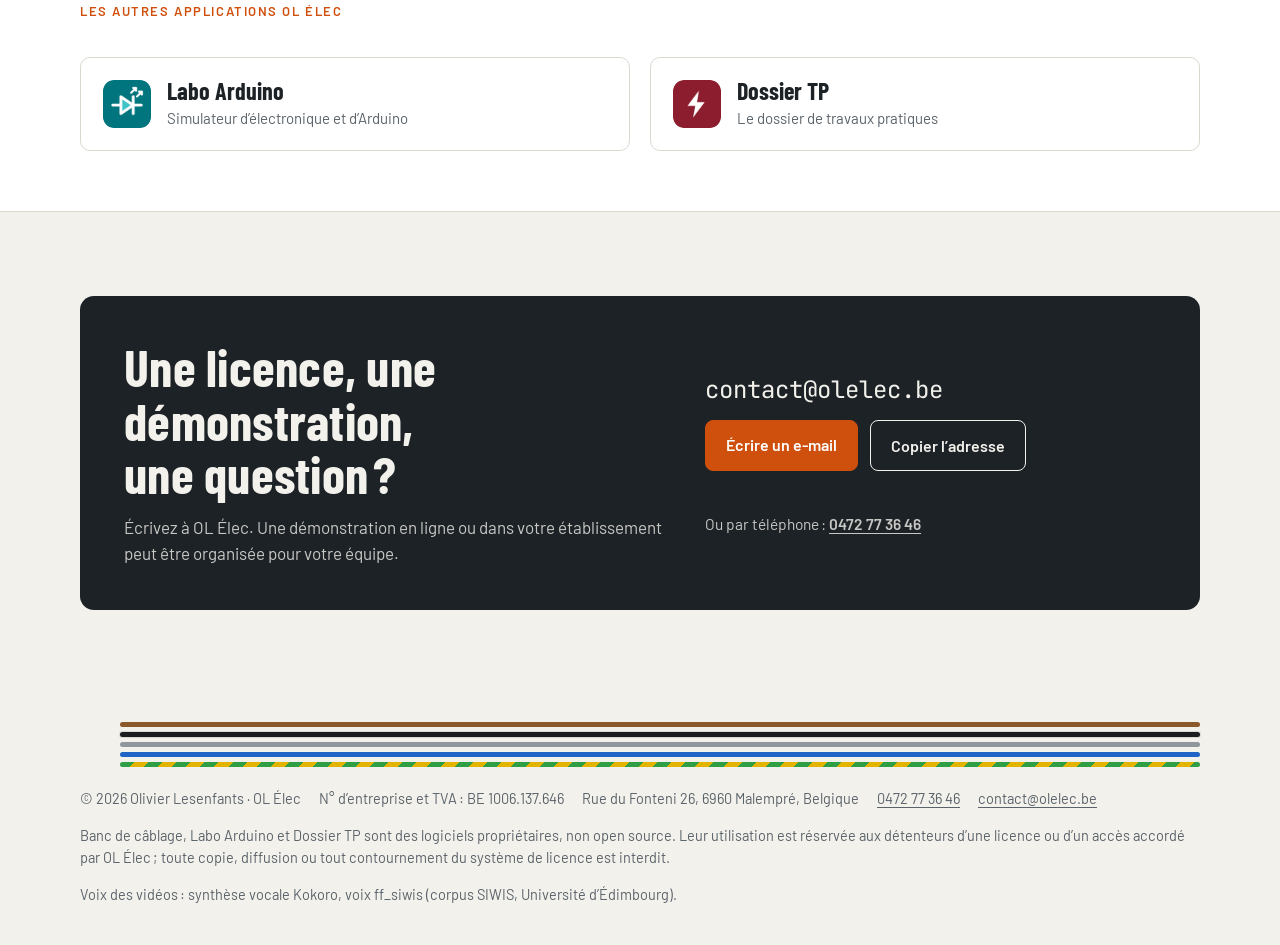
==== commit e3477c70: "Vidéos Labo Arduino et Dossier TP avec voix off (Kokoro, ff_siwis), mention de la voix de synthèse C" ====
--- a/banc-de-cablage.html
+++ b/banc-de-cablage.html
@@ -9,13 +9,13 @@
 <link rel="preconnect" href="https://fonts.googleapis.com">
 <link rel="preconnect" href="https://fonts.gstatic.com" crossorigin>
 <link rel="stylesheet" href="https://fonts.googleapis.com/css2?family=Barlow:wght@400;500;600&family=Barlow+Condensed:wght@600;700;800&family=JetBrains+Mono:wght@500&display=swap">
-<link rel="stylesheet" href="css/site.css?v=3">
+<link rel="stylesheet" href="css/site.css?v=4">
 </head>
 <body class="p-banc">
 
 <header class="top">
   <div class="wrap">
-    <a class="brand" href="index.html" aria-label="OL Élec, page d’accueil"><img src="img/olelec-logo.png?v=3" width="447" height="162" alt="OL Élec"></a>
+    <a class="brand" href="index.html" aria-label="OL Élec, page d’accueil"><img src="img/olelec-logo.png?v=4" width="447" height="162" alt="OL Élec"></a>
     <nav class="nav" aria-label="Pages">
       <a href="banc-de-cablage.html" aria-current="page">Banc de câblage</a>
       <a href="labo-arduino.html">Labo Arduino</a>
@@ -198,6 +198,7 @@
       <span><a href="mailto:contact@olelec.be">contact@olelec.be</a></span>
     </div>
     <p>Banc de câblage, Labo Arduino et Dossier TP sont des logiciels propriétaires, non open source. Leur utilisation est réservée aux détenteurs d’une licence ou d’un accès accordé par OL Élec ; toute copie, diffusion ou tout contournement du système de licence est interdit.</p>
+    <p>Voix des vidéos : synthèse vocale Kokoro, voix ff_siwis (corpus SIWIS, Université d’Édimbourg).</p>
   </div>
 </footer>
 
